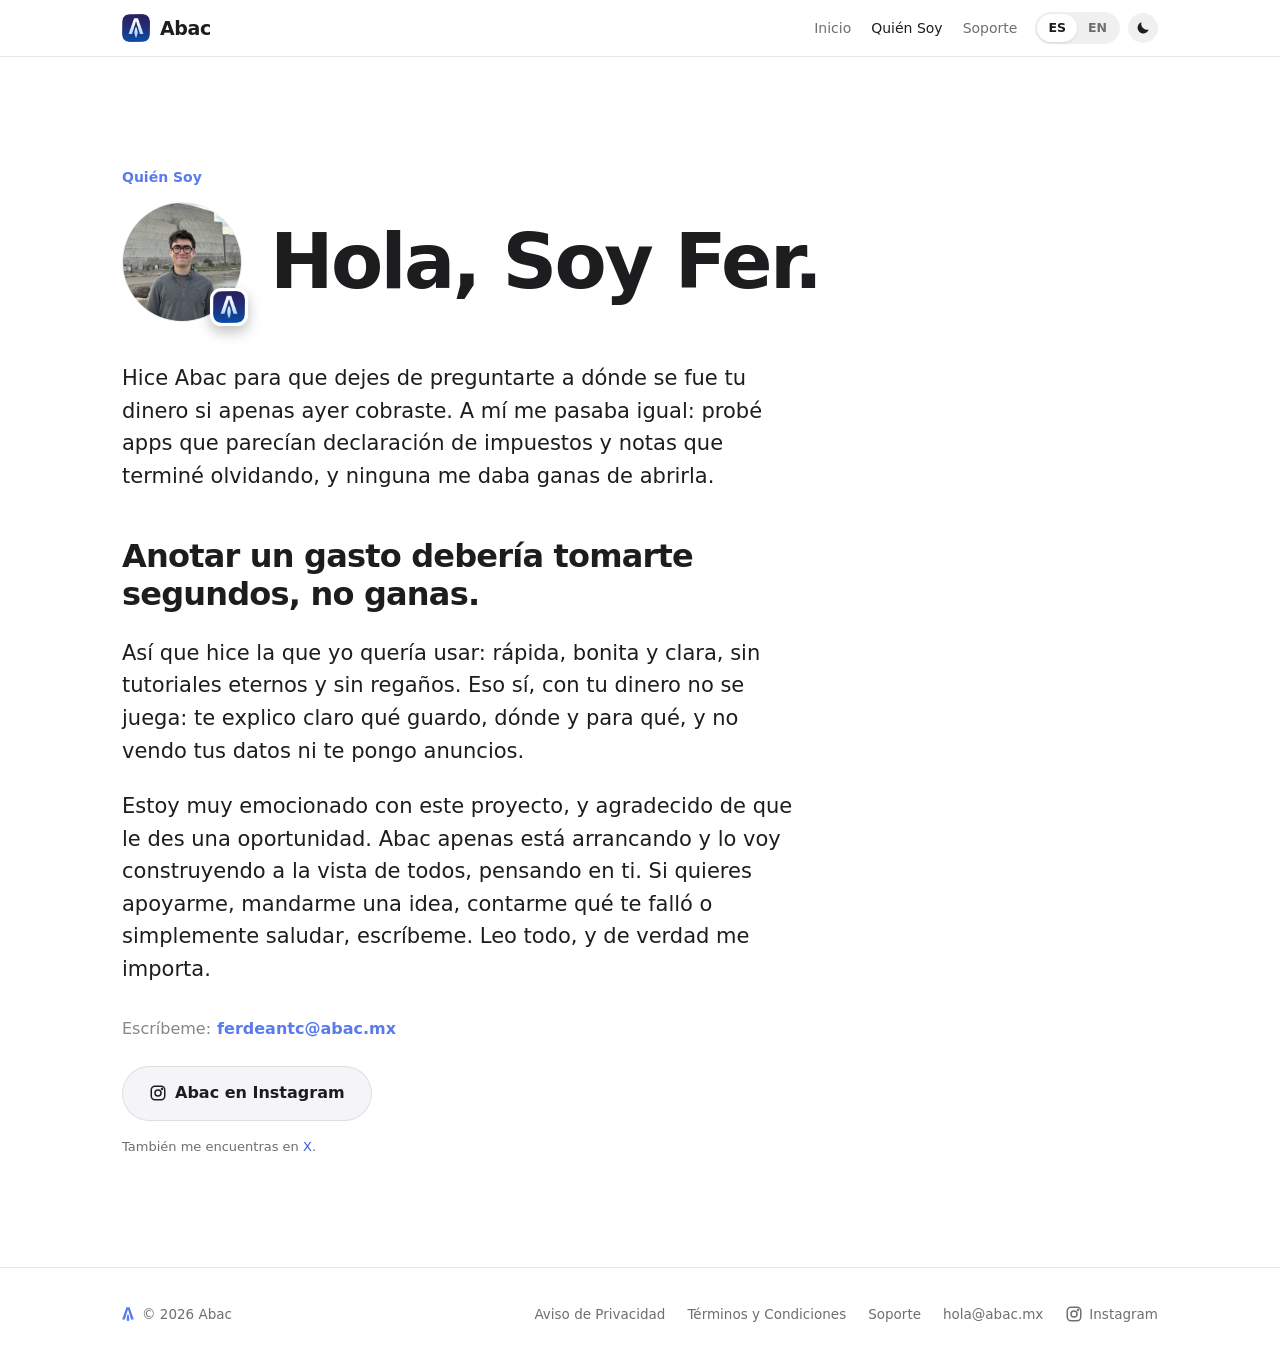
==== about/index.html @ c6b80157 "Publica el sitio de abac.mx" ====
<!doctype html>
<html lang="es">
<head>
<meta charset="utf-8">
<meta name="viewport" content="width=device-width,initial-scale=1,viewport-fit=cover">
<script>try{var q=new URLSearchParams(location.search).get("lang"),s=localStorage.getItem("abac-lang"),l=q==="en"||q==="es"?q:s;if(l==="en"||l==="es")document.documentElement.lang=l;var t=localStorage.getItem("abac-theme");if(t==="light"||t==="dark")document.documentElement.setAttribute("data-theme",t)}catch(e){}</script>
<title>Quién Soy — Abac</title>
<meta name="description" content="Soy Fer de Antuñano, creador de Abac. Esta es mi historia y por qué hice una app para que veas a dónde va tu dinero.">
<meta name="theme-color" content="#ffffff" media="(prefers-color-scheme: light)"><meta name="theme-color" content="#000000" media="(prefers-color-scheme: dark)">
<link rel="canonical" href="https://abac.mx/about/">
<link rel="alternate" hreflang="es" href="https://abac.mx/about/">
<link rel="alternate" hreflang="en" href="https://abac.mx/about/?lang=en">
<link rel="alternate" hreflang="x-default" href="https://abac.mx/about/">
<link rel="icon" type="image/png" href="/favicon.png">
<link rel="apple-touch-icon" href="/assets/apple-touch-icon.png">
<meta property="og:type" content="website">
<meta property="og:site_name" content="Abac">
<meta property="og:url" content="https://abac.mx/about/">
<meta property="og:title" content="Quién Soy — Abac">
<meta property="og:description" content="Soy Fer de Antuñano, creador de Abac. Esta es mi historia y por qué hice una app para que veas a dónde va tu dinero.">
<meta property="og:image" content="https://abac.mx/assets/og.png">
<meta property="og:image:width" content="1200"><meta property="og:image:height" content="630">
<meta property="og:locale" content="es_MX"><meta property="og:locale:alternate" content="en_US">
<meta name="twitter:card" content="summary_large_image">
<meta name="twitter:title" content="Quién Soy — Abac">
<meta name="twitter:description" content="Soy Fer de Antuñano, creador de Abac. Esta es mi historia y por qué hice una app para que veas a dónde va tu dinero.">
<meta name="twitter:image" content="https://abac.mx/assets/og.png">
<link rel="stylesheet" href="/assets/site.css">
<script>window.ABAC_META={"es": {"t": "Quién Soy — Abac", "d": "Soy Fer de Antuñano, creador de Abac. Esta es mi historia y por qué hice una app para que veas a dónde va tu dinero."}, "en": {"t": "About — Abac", "d": "I'm Fer de Antuñano, the maker of Abac. This is my story and why I built an app so you can see where your money goes."}};</script>

</head>
<body>
<svg width="0" height="0" style="position:absolute" aria-hidden="true"><symbol id="abac-a" viewBox="238 150 548 640"><polygon fill="currentColor" points="582.37 155.75 547.21 155.75 513.24 155.75 441.73 155.75 243.03 725.79 368.26 725.79 411.17 587.53 438.89 498.25 510.87 266.37 513.24 266.37 585.01 498.25 612.65 587.53 655.45 725.79 781.07 725.79 582.37 155.75"/><path fill="currentColor" d="M553.19,559.74c-5.25-17.58-11.38-33.63-18.38-48.15-7-14.52-14.59-26.59-22.76-36.22-8.17,9.63-15.76,21.71-22.76,36.22-7,14.52-13.13,30.57-18.38,48.15-5.25,17.58-9.34,35.93-12.25,55.03-2.92,19.11-4.38,38.01-4.38,56.68s1.46,37.35,4.38,56.46c2.92,19.11,7,37.5,12.25,55.15,5.25,17.66,11.38,33.78,18.38,48.36,7,14.59,14.59,26.7,22.76,36.33,8.17-9.63,15.76-21.73,22.76-36.33,7-14.59,13.13-30.71,18.38-48.36,5.25-17.65,9.34-36.03,12.26-55.15,2.92-19.11,4.37-37.93,4.37-56.46s-1.46-37.57-4.37-56.68c-2.92-19.11-7-37.45-12.26-55.03Z"/></symbol></svg>
<header class="nav"><div class="wrap">
<a class="brand" href="/" aria-label="Abac"><img src="/assets/logo-96.png" width="28" height="28" alt="">Abac</a>
<div class="nav-r"><nav class="nav-links" aria-label="Menu"><a class="hm" href="/"><span data-lang="es">Inicio</span><span data-lang="en">Home</span></a><a href="/about/" aria-current="page"><span data-lang="es">Quién Soy</span><span data-lang="en">About</span></a><a href="/support/"><span data-lang="es">Soporte</span><span data-lang="en">Support</span></a></nav>
<div class="ctl"><div class="langs" role="group" aria-label="Idioma / Language"><button type="button" data-set="es" aria-pressed="true">ES</button><button type="button" data-set="en" aria-pressed="false">EN</button></div><button type="button" class="themebtn" id="themebtn" aria-label="Tema / Theme"><svg class="moon" viewBox="0 0 24 24" fill="currentColor"><path d="M20.5 14.2A8.5 8.5 0 0 1 9.8 3.5a8.5 8.5 0 1 0 10.7 10.7z"/></svg><svg class="sun" viewBox="0 0 24 24" fill="none" stroke="currentColor" stroke-width="2.2" stroke-linecap="round"><circle cx="12" cy="12" r="4"/><path d="M12 2v2M12 20v2M2 12h2M20 12h2M4.9 4.9l1.4 1.4M17.7 17.7l1.4 1.4M4.9 19.1l1.4-1.4M17.7 6.3l1.4-1.4"/></svg></button></div></div>
</div></header>
<main class="page"><div class="wrap">
<div class="kicker reveal"><span data-lang="es">Quién Soy</span><span data-lang="en">About</span></div>
<div class="abouthead reveal d1"><span class="avwrap"><img class="avatar" src="/assets/fer.jpg" width="120" height="120" alt="Fer de Antuñano" loading="eager"><img class="avlogo" src="/assets/logo-96.png" width="36" height="36" alt=""></span><h1><span data-lang="es">Hola, Soy Fer.</span><span data-lang="en">Hi, I'm Fer.</span></h1></div>
<div class="prose reveal d2">
<!-- BORRADOR: Fer ajusta. Tono juvenil; revisa que los datos personales sean ciertos. -->
<div data-lang="es"><p>Hice Abac para que dejes de preguntarte a dónde se fue tu dinero si apenas ayer cobraste. A mí me pasaba igual: probé apps que parecían declaración de impuestos y notas que terminé olvidando, y ninguna me daba ganas de abrirla.</p>
<p class="big">Anotar un gasto debería tomarte segundos, no ganas.</p>
<p>Así que hice la que yo quería usar: rápida, bonita y clara, sin tutoriales eternos y sin regaños. Eso sí, con tu dinero no se juega: te explico claro qué guardo, dónde y para qué, y no vendo tus datos ni te pongo anuncios.</p>
<p>Estoy muy emocionado con este proyecto, y agradecido de que le des una oportunidad. Abac apenas está arrancando y lo voy construyendo a la vista de todos, pensando en ti. Si quieres apoyarme, mandarme una idea, contarme qué te falló o simplemente saludar, escríbeme. Leo todo, y de verdad me importa.</p></div><div data-lang="en"><p>I made Abac so you can stop wondering where your money went when you just got paid yesterday. It happened to me too: I tried apps that looked like a tax return and notes I ended up forgetting, and none of them made me want to open them.</p>
<p class="big">Logging an expense should take you seconds, not willpower.</p>
<p>So I built the one I wanted to use: fast, good-looking, and clear, with no endless tutorials and no scolding. But your money is no joke: I tell you plainly what I store, where, and why, and I don't sell your data or put ads in front of you.</p>
<p>I'm really excited about this project, and grateful that you're giving it a chance. Abac is just getting started and I'm building it in the open, with you in mind. If you want to support me, send me an idea, tell me what went wrong, or just say hi, write to me. I read everything, and I truly care.</p></div>
<a class="mailcard" href="mailto:ferdeantc@abac.mx"><small><span data-lang="es">Escríbeme</span><span data-lang="en">Write to Me</span></small><b>ferdeantc@abac.mx</b><span><span data-lang="es">Para apoyarme, mandarme una idea, contarme qué te falló o lo que sea.</span><span data-lang="en">To support me, send an idea, tell me what went wrong, or anything at all.</span></span></a>
<div class="btns" style="margin-top:22px"><a class="btn ghost" href="https://www.instagram.com/abac.app/" rel="noopener" target="_blank" style="gap:8px"><svg viewBox="0 0 24 24" width="18" height="18" fill="none" stroke="currentColor" stroke-width="2" stroke-linecap="round" stroke-linejoin="round" aria-hidden="true"><rect x="3" y="3" width="18" height="18" rx="5"/><circle cx="12" cy="12" r="4"/><circle cx="17.3" cy="6.7" r=".6" fill="currentColor"/></svg><span data-lang="es">Abac en Instagram</span><span data-lang="en">Abac on Instagram</span></a></div>
<p class="fine"><span data-lang="es">También me encuentras en <a href="https://x.com/ferdeantc" rel="noopener" target="_blank">X</a>.</span><span data-lang="en">You can also find me on <a href="https://x.com/ferdeantc" rel="noopener" target="_blank">X</a>.</span></p>
</div></div></main>
<footer><div class="wrap">
<span class="fbrand"><svg class="mk fm" aria-hidden="true"><use href="#abac-a"/></svg>© 2026 Abac</span>
<nav aria-label="Legal"><a href="/privacy/"><span data-lang="es">Aviso de Privacidad</span><span data-lang="en">Privacy Policy</span></a><a href="/terms/"><span data-lang="es">Términos y Condiciones</span><span data-lang="en">Terms of Use</span></a><a href="/support/"><span data-lang="es">Soporte</span><span data-lang="en">Support</span></a><a href="mailto:hola@abac.mx">hola@abac.mx</a><a href="https://www.instagram.com/abac.app/" rel="noopener" target="_blank" aria-label="Instagram" style="display:inline-flex;align-items:center;gap:6px"><svg viewBox="0 0 24 24" width="18" height="18" fill="none" stroke="currentColor" stroke-width="2" stroke-linecap="round" stroke-linejoin="round" aria-hidden="true"><rect x="3" y="3" width="18" height="18" rx="5"/><circle cx="12" cy="12" r="4"/><circle cx="17.3" cy="6.7" r=".6" fill="currentColor"/></svg>Instagram</a></nav>
</div></footer>
<script src="/assets/site.js"></script>
</body>
</html>
---- assets/site.css ----
:root{--bg:#fff;--bg2:#f5f5f7;--ink:#1d1d1f;--muted:#6e6e73;--line:rgba(0,0,0,.09);--card:#f5f5f7;--accent:#5A7BEE;--link:#3f5fd6;--btn-bg:#1d1d1f;--btn-fg:#fff;--nav-bg:rgba(255,255,255,.72);--seg:rgba(0,0,0,.06);--seg-on:#fff;--tag-bg:rgba(90,123,238,.14);--tag-fg:#3f5fd6;--glow:rgba(110,125,255,.30);--legal-ink:#3a3a3d;--shadow:0 30px 70px rgba(40,50,120,.22);
--a-bg:#f2f2f7;--a-card:#fff;--a-ink:#000;--a-sec:rgba(60,60,67,.62);--a-line:rgba(0,0,0,.07);--a-key:#fff;--a-seg:rgba(120,120,128,.12);--a-blob:.2;--a-ter:rgba(60,60,67,.3);--w1:#fff;--w2:#f2f2f7;--wall1:#c9d3ff;--wall2:#e2cffb;--bezel:#1d1d1f;color-scheme:light}
@media (prefers-color-scheme:dark){:root:not([data-theme="light"]){--bg:#000;--bg2:#0b0b0f;--ink:#f5f5f7;--muted:#86868b;--line:rgba(255,255,255,.1);--card:rgba(255,255,255,.055);--accent:#7391ff;--link:#7a9bff;--btn-bg:#f5f5f7;--btn-fg:#000;--nav-bg:rgba(0,0,0,.6);--seg:rgba(255,255,255,.1);--seg-on:rgba(255,255,255,.18);--tag-bg:rgba(123,140,255,.2);--tag-fg:#cfd5ff;--glow:rgba(70,90,230,.38);--legal-ink:#d2d2d7;--shadow:0 30px 80px rgba(0,0,0,.6);
--a-bg:#000;--a-card:#1c1c1e;--a-ink:#fff;--a-sec:rgba(235,235,245,.6);--a-line:rgba(255,255,255,.07);--a-key:rgba(255,255,255,.1);--a-seg:rgba(118,118,128,.24);--a-blob:.22;--a-ter:rgba(235,235,245,.3);--w1:#000;--w2:#1c1c1e;--wall1:#1a2358;--wall2:#3a1d63;--bezel:#2a2a2e;color-scheme:dark}}
:root[data-theme="dark"]{--bg:#000;--bg2:#0b0b0f;--ink:#f5f5f7;--muted:#86868b;--line:rgba(255,255,255,.1);--card:rgba(255,255,255,.055);--accent:#7391ff;--link:#7a9bff;--btn-bg:#f5f5f7;--btn-fg:#000;--nav-bg:rgba(0,0,0,.6);--seg:rgba(255,255,255,.1);--seg-on:rgba(255,255,255,.18);--tag-bg:rgba(123,140,255,.2);--tag-fg:#cfd5ff;--glow:rgba(70,90,230,.38);--legal-ink:#d2d2d7;--shadow:0 30px 80px rgba(0,0,0,.6);
--a-bg:#000;--a-card:#1c1c1e;--a-ink:#fff;--a-sec:rgba(235,235,245,.6);--a-line:rgba(255,255,255,.07);--a-key:rgba(255,255,255,.1);--a-seg:rgba(118,118,128,.24);--a-blob:.22;--a-ter:rgba(235,235,245,.3);--w1:#000;--w2:#1c1c1e;--wall1:#1a2358;--wall2:#3a1d63;--bezel:#2a2a2e;color-scheme:dark}
:root{--r:28px;--max:1080px;--ind:#5A7BEE;--vio:#9B5AEF;--mint:#4DCC85;--coral:#FA5C6B;--amber:#FFB23E;--teal:#34C7C7;--rnd:ui-rounded,"SF Pro Rounded",-apple-system,BlinkMacSystemFont,"Helvetica Neue",sans-serif}
*{box-sizing:border-box;margin:0}
html{-webkit-text-size-adjust:100%;scroll-behavior:smooth}
body{background:var(--bg);color:var(--ink);font-family:-apple-system,BlinkMacSystemFont,"SF Pro Display","SF Pro Text","Helvetica Neue",system-ui,sans-serif;line-height:1.5;-webkit-font-smoothing:antialiased;overflow-x:hidden;transition:background .3s,color .3s}
a{color:var(--link);text-decoration:none}a:hover{text-decoration:underline}
img{max-width:100%;display:block}
html[lang="es"] [data-lang="en"],html[lang="en"] [data-lang="es"]{display:none!important}
.wrap{max-width:var(--max);margin:0 auto;padding:0 22px}
.nav{position:sticky;top:0;z-index:50;background:var(--nav-bg);-webkit-backdrop-filter:saturate(180%) blur(20px);backdrop-filter:saturate(180%) blur(20px);border-bottom:1px solid var(--line)}
.nav .wrap{display:flex;align-items:center;justify-content:space-between;height:56px;gap:12px}
.brand{display:flex;align-items:center;gap:10px;color:var(--ink);font-weight:650;font-size:19px;letter-spacing:-.02em}
.brand:hover{text-decoration:none}
.brand img{width:28px;height:28px;border-radius:7px}
.nav-r{display:flex;align-items:center;gap:18px}
.nav-links{display:flex;gap:20px;font-size:14px}
.nav-links a{color:var(--muted)}
.nav-links a:hover,.nav-links a[aria-current]{color:var(--ink);text-decoration:none}
.ctl{display:flex;align-items:center;gap:8px}
.langs{display:flex;background:var(--seg);border-radius:999px;padding:2px}
.langs button{font:inherit;font-size:12.5px;font-weight:600;color:var(--muted);background:none;border:0;border-radius:999px;padding:5px 11px;cursor:pointer}
.langs button[aria-pressed="true"]{background:var(--seg-on);color:var(--ink);box-shadow:0 1px 3px rgba(0,0,0,.12)}
.themebtn{width:30px;height:30px;border-radius:50%;border:0;background:var(--seg);color:var(--ink);cursor:pointer;display:grid;place-items:center}
.themebtn svg{width:16px;height:16px}
.themebtn .sun{display:none}
:root[data-theme="dark"] .themebtn .sun{display:block}:root[data-theme="dark"] .themebtn .moon{display:none}
@media (prefers-color-scheme:dark){:root:not([data-theme="light"]) .themebtn .sun{display:block}:root:not([data-theme="light"]) .themebtn .moon{display:none}}
h1,h2,h3{letter-spacing:-.035em;line-height:1.05;font-weight:700;text-wrap:balance}
.kicker{font-size:14px;font-weight:600;color:var(--accent);margin-bottom:14px}
h2{font-size:clamp(34px,6vw,60px)}
.lead{font-size:clamp(18px,2.4vw,23px);color:var(--muted);max-width:34em;line-height:1.4;margin-top:18px}
.grad{background:linear-gradient(90deg,#5A7BEE,#9B5AEF);-webkit-background-clip:text;background-clip:text;color:transparent}
section{position:relative}
.sec{padding:clamp(72px,12vw,150px) 0}
.center{text-align:center}.center .lead{margin-left:auto;margin-right:auto}
.btns{display:flex;gap:14px;flex-wrap:wrap;align-items:center;margin-top:32px}
.center .btns,.hero .btns{justify-content:center}
.btn{display:inline-flex;align-items:center;gap:8px;font-size:16px;font-weight:600;padding:14px 26px;border-radius:999px;background:var(--btn-bg);color:var(--btn-fg);border:0;cursor:pointer;transition:transform .2s,opacity .2s}
.btn:hover{text-decoration:none;transform:scale(1.03)}
.btn.soon{opacity:.9;cursor:default}.btn.soon:hover{transform:none}
.btn.ghost{background:var(--card);color:var(--ink);border:1px solid var(--line)}
.fine{font-size:13px;color:var(--muted);margin-top:16px}
.hero{padding:clamp(56px,9vw,110px) 0 0;text-align:center;overflow:hidden}
.pill{display:inline-block;font-size:13px;font-weight:600;color:var(--muted);border:1px solid var(--line);background:var(--card);border-radius:999px;padding:6px 14px;margin-bottom:26px}
.hero h1{font-size:clamp(46px,10.5vw,104px)}
.hero .lead{margin-left:auto;margin-right:auto}
.glow{position:absolute;left:50%;top:38%;width:min(900px,120vw);height:520px;transform:translateX(-50%);background:radial-gradient(closest-side,var(--glow),transparent);filter:blur(30px);pointer-events:none}
.hero-phone{position:relative;margin-top:clamp(40px,7vw,80px);display:flex;justify-content:center;-webkit-mask-image:linear-gradient(#000 72%,transparent);mask-image:linear-gradient(#000 72%,transparent);height:clamp(420px,62vw,600px);overflow:hidden}
/* ---- phone + app UI ---- */
.phone{width:min(300px,78vw);height:600px;flex:none;background:var(--bezel);border:1px solid rgba(128,128,140,.35);border-radius:46px;padding:11px;box-shadow:var(--shadow)}
.scr{height:100%;border-radius:36px;background:var(--a-bg);color:var(--a-ink);font-size:11px;position:relative;overflow:hidden;text-align:left;line-height:1.3}
.scr:before{content:"";position:absolute;inset:0;pointer-events:none;background:radial-gradient(150px 150px at 0% 4%,rgba(90,123,238,var(--a-blob)),transparent 70%),radial-gradient(140px 140px at 100% 22%,rgba(155,90,239,calc(var(--a-blob) - .03)),transparent 70%),radial-gradient(130px 130px at 5% 90%,rgba(52,199,199,.12),transparent 70%)}
.scr>*{position:relative}
.island{position:absolute!important;top:9px;left:50%;width:74px;height:21px;background:#000;border-radius:14px;transform:translateX(-50%);z-index:3}
.pad-in{padding:0 14px}
.apptitle{font-size:24px;font-weight:700;letter-spacing:-.02em;margin:38px 14px 8px;display:flex;justify-content:space-between;align-items:center}
.apptitle svg{width:17px;height:17px;color:var(--ind)}
.navt{margin:38px 14px 10px;text-align:center;font-weight:600;font-size:12px;position:relative}
.navt i{position:absolute;left:0;font-style:normal;color:var(--ind);font-weight:400}
.hero-card{margin:4px 14px 0;padding:14px 14px 12px;border-radius:22px;background:linear-gradient(135deg,#5A7BEE,#9B5AEF);color:#fff;box-shadow:0 10px 22px rgba(155,90,239,.35);border:1px solid rgba(255,255,255,.22);position:relative;overflow:hidden}
.hero-card:after{content:"";position:absolute;right:-50px;top:-60px;width:130px;height:130px;border-radius:50%;background:rgba(255,255,255,.16);filter:blur(5px)}
.hc-h{display:flex;justify-content:space-between;align-items:flex-start;position:relative;z-index:1}
.hc-h small{font-size:9.5px;opacity:.85}.hc-h b{display:block;font-family:var(--rnd);font-size:27px;letter-spacing:-.02em;line-height:1.1;margin:1px 0 2px}.hc-h em{font-style:normal;font-size:8.5px;opacity:.72}
.hc-ic{width:26px;height:26px;border-radius:50%;background:rgba(255,255,255,.18);display:grid;place-items:center}.hc-ic svg{width:13px;height:13px}
.pills{display:flex;gap:7px;margin-top:11px;position:relative;z-index:1}
.sp{flex:1;display:flex;align-items:center;gap:6px;padding:6px 7px;border-radius:11px;background:rgba(255,255,255,.15)}
.sp i{width:19px;height:19px;border-radius:50%;background:rgba(255,255,255,.22);display:grid;place-items:center;flex:none}.sp i svg{width:9px;height:9px}
.sp small{display:block;font-size:7.5px;opacity:.8}.sp b{font-size:10px;font-weight:600}
.hc-f{font-size:8.5px;opacity:.78;margin-top:9px;font-weight:500;position:relative;z-index:1}
.card{background:var(--a-card);border:.5px solid var(--a-line)}
.mcard{margin:12px 14px 0;padding:12px;border-radius:18px;background:var(--a-card);border:.5px solid var(--a-line)}
.mc-h{display:flex;justify-content:space-between;align-items:center;margin-bottom:8px;font-weight:600;font-size:11px}
.segc{display:flex;background:var(--a-seg);border-radius:7px;padding:1.5px;font-size:8.5px;font-weight:500}
.segc span{padding:2px 8px;border-radius:6px;color:var(--a-ink)}.segc .on{background:var(--a-card);box-shadow:0 1px 2px rgba(0,0,0,.2)}
.chart svg{display:block;width:100%;height:auto}
.sect{margin:14px 14px 6px;font-weight:600;font-size:11.5px;display:flex;align-items:center;gap:5px}.sect svg{width:12px;height:12px;color:var(--ind)}
.accs{display:flex;gap:9px;margin:0 14px;overflow:hidden}
.acc{flex:none;width:130px;height:84px;border-radius:15px;padding:9px;color:#fff;position:relative;overflow:hidden;display:flex;flex-direction:column;justify-content:space-between;border:1px solid rgba(255,255,255,.22)}
.acc:after{content:"";position:absolute;right:-30px;top:-38px;width:80px;height:80px;border-radius:50%;background:rgba(255,255,255,.16)}
.acc i{width:22px;height:22px;border-radius:50%;background:rgba(255,255,255,.22);display:grid;place-items:center}.acc i svg{width:11px;height:11px}
.acc small{font-size:8.5px;opacity:.9;display:block}.acc b{font-family:var(--rnd);font-size:13px}
.trow{display:flex;align-items:center;gap:8px;padding:5px 14px}
.badge{width:28px;height:28px;border-radius:50%;display:grid;place-items:center;flex:none;border:.8px solid rgba(255,255,255,.25)}.badge svg{width:13px;height:13px;color:#fff}
.trow .t{font-weight:500;font-size:11px}.trow .s{font-size:8.5px;color:var(--a-sec)}
.trow .a{margin-left:auto;font-weight:600;font-size:10.5px;font-variant-numeric:tabular-nums}
.neg{color:var(--coral)}.pos{color:var(--mint)}
/* add sheet */
.kinds{display:flex;gap:6px;margin:6px 14px 0}
.kind{flex:1;text-align:center;padding:7px 0;border-radius:11px;font-weight:600;font-size:10px;background:var(--a-card);border:.8px solid var(--a-line);display:flex;justify-content:center;align-items:center;gap:4px}
.kind svg{width:9px;height:9px}
.kind.on{background:linear-gradient(135deg,#FA5C6B,#fb7a85);color:#fff;border-color:rgba(255,255,255,.25)}
.amount{text-align:center;margin-top:10px}.amount b{display:block;font-family:var(--rnd);font-size:40px;letter-spacing:-.02em;color:var(--coral);line-height:1.1}.amount small{font-size:9px;color:var(--a-sec)}
.picks{display:flex;gap:6px;margin:10px 14px 0}
.pk{flex:1;display:flex;align-items:center;gap:5px;padding:7px 9px;border-radius:999px;background:var(--a-card);border:.5px solid var(--a-line);font-weight:600;font-size:9.5px}
.pk i{width:9px;height:9px;border-radius:50%;background:var(--ind);flex:none}
.keys{display:grid;grid-template-columns:repeat(3,1fr);gap:7px;margin:12px 14px 0}
.keys i{font-style:normal;text-align:center;padding:10px 0;font-size:16px;font-weight:500;border-radius:12px;background:var(--a-key);border:.8px solid var(--a-line);-webkit-backdrop-filter:blur(8px);backdrop-filter:blur(8px)}
.keys i.del{color:var(--a-sec)}
.save{margin:10px 14px 0;text-align:center;padding:11px;border-radius:13px;background:linear-gradient(135deg,#5A7BEE,#9B5AEF);color:#fff;font-weight:600;font-size:11.5px}
/* donut + legend */
.donut{width:128px;height:128px;border-radius:50%;margin:6px auto 10px;position:relative;background:conic-gradient(var(--coral) 0 34%,var(--ind) 0 56%,var(--teal) 0 74%,var(--vio) 0 88%,var(--amber) 0 100%);-webkit-mask:radial-gradient(circle 40px,transparent 99%,#000 100%);mask:radial-gradient(circle 40px,transparent 99%,#000 100%)}
.donutw{position:relative}.donutw .ctr{position:absolute;inset:0;display:flex;flex-direction:column;align-items:center;justify-content:center;pointer-events:none;margin-bottom:4px}.ctr small{font-size:8px;color:var(--a-sec)}.ctr b{font-size:11.5px}
.lg{display:grid;gap:5px}.lg div{display:flex;align-items:center;gap:6px;font-size:9.5px}.lg em{width:7px;height:7px;border-radius:50%;flex:none}.lg .v{margin-left:auto;font-weight:500}.lg u{text-decoration:none;color:var(--a-sec);width:26px;text-align:right;font-size:8.5px}
.flow{display:flex;align-items:flex-end;gap:5px;height:62px;padding-top:2px}
.flow div{flex:1;display:flex;align-items:flex-end;gap:2px;height:100%}.flow i{flex:1;border-radius:3px 3px 0 0;display:block}
/* widgets */
.vis.wvis{align-items:center}
.wall{padding:26px;border-radius:38px;background:radial-gradient(120px 120px at 15% 10%,var(--wall1),transparent 70%),radial-gradient(160px 160px at 90% 90%,var(--wall2),transparent 70%),var(--bg2);border:1px solid var(--line);width:min(360px,100%)}
.wgrid{display:grid;grid-template-columns:1fr 1fr;gap:14px}
.wd{border-radius:24px;background:linear-gradient(180deg,var(--w1),var(--w2));color:var(--a-ink);padding:14px;aspect-ratio:1;display:flex;flex-direction:column;box-shadow:0 8px 24px rgba(0,0,0,.12);border:.5px solid var(--a-line)}
.wd.med{grid-column:1/-1;aspect-ratio:auto;padding:14px 16px;margin-top:0}
.wl{font-size:10.5px;font-weight:700;color:var(--a-sec);display:flex;align-items:center;gap:5px}.wl svg{width:11px;height:11px}
.wd .big{font-family:var(--rnd);font-weight:700;font-size:26px;letter-spacing:-.02em;line-height:1.1;margin:auto 0 3px}
.wd .sm{font-size:9.5px;color:var(--a-sec);font-weight:500;margin-bottom:auto}
.wd .hd{font-weight:700;font-size:13px;margin:6px 0 2px}
.wbars{display:flex;align-items:flex-end;gap:4px;flex:1;margin-top:8px}.wbars i{flex:1;border-radius:3px;background:linear-gradient(0deg,#5A7BEE,#9B5AEF);display:block}
.wd .trow{padding:4px 0}.wd .trow .a{font-size:11px}
/* grid cards */
.grid{display:grid;grid-template-columns:repeat(3,1fr);gap:16px;margin-top:clamp(36px,6vw,64px)}
.fcard{background:var(--card);border:1px solid var(--line);border-radius:var(--r);padding:28px;text-align:left}
.fcard h3{font-size:21px;letter-spacing:-.02em;margin-bottom:8px}
.fcard p{color:var(--muted);font-size:16px}
.show{display:grid;grid-template-columns:1fr 1fr;gap:clamp(32px,6vw,90px);align-items:center}
.show.rev .txt{order:2}
.show .vis{display:flex;justify-content:center;align-items:flex-start}
.show .phone{height:520px;-webkit-mask-image:linear-gradient(#000 80%,transparent);mask-image:linear-gradient(#000 80%,transparent);border-bottom:0;border-radius:46px 46px 0 0}
.tag{display:inline-block;font-size:12px;font-weight:700;color:var(--tag-fg);background:var(--tag-bg);border-radius:999px;padding:3px 9px;margin-left:8px;vertical-align:middle;letter-spacing:0}
.plans{display:grid;grid-template-columns:1fr 1fr;gap:16px;margin:clamp(36px,6vw,64px) auto 0;max-width:860px;text-align:left}
.plan{padding:34px;background:var(--card);border:1px solid var(--line);border-radius:var(--r)}
.plan h3{font-size:24px}
.price{font-size:clamp(40px,6vw,54px);font-weight:700;letter-spacing:-.04em;margin:14px 0 2px;line-height:1}
.price small{font-size:17px;font-weight:500;color:var(--muted);letter-spacing:0}
.sub{color:var(--muted);font-size:15px;min-height:24px}
.plan ul{list-style:none;padding:0;margin:24px 0 0;display:grid;gap:12px;font-size:16px}
.plan li{display:flex;gap:10px}
.plan li:before{content:"";flex:none;width:18px;height:18px;margin-top:3px;border-radius:50%;background:var(--tag-bg) url("data:image/svg+xml,%3Csvg xmlns='http://www.w3.org/2000/svg' viewBox='0 0 18 18'%3E%3Cpath d='M5 9.4l2.5 2.5L13 6.4' fill='none' stroke='%235A7BEE' stroke-width='1.9' stroke-linecap='round' stroke-linejoin='round'/%3E%3C/svg%3E") center/18px}
.plan.pro{background:linear-gradient(160deg,rgba(90,123,238,.2),rgba(155,90,239,.1));border-color:rgba(110,125,255,.5)}
.fineplans{max-width:760px;margin:26px auto 0;font-size:12.5px;color:var(--muted);line-height:1.5}
.page{padding:clamp(56px,9vw,110px) 0 clamp(60px,9vw,110px)}
.page h1{font-size:clamp(40px,8vw,76px)}
.prose{max-width:680px;margin-top:40px;font-size:clamp(18px,2.2vw,21px);line-height:1.55}
.prose p+p{margin-top:1.1em}
.prose .big{font-size:clamp(24px,3.4vw,32px);letter-spacing:-.025em;line-height:1.2;font-weight:650;margin:1.4em 0 .6em}
.contact{display:grid;grid-template-columns:1fr 1fr;gap:16px;margin-top:40px}
.contact .fcard a{font-size:20px;font-weight:600;word-break:break-all}
details{border-bottom:1px solid var(--line);padding:22px 0}
details:first-of-type{border-top:1px solid var(--line)}
summary{cursor:pointer;list-style:none;font-size:20px;font-weight:600;letter-spacing:-.015em;display:flex;justify-content:space-between;gap:16px}
summary::-webkit-details-marker{display:none}
summary:after{content:"+";color:var(--muted);font-weight:400;font-size:26px;line-height:1;transition:transform .25s}
details[open] summary:after{transform:rotate(45deg)}
details p{color:var(--muted);margin-top:12px;font-size:17px;max-width:42em}
.faq{max-width:760px;margin-top:20px}
.h2s{font-size:clamp(28px,4vw,38px);margin-top:70px}
.legal{max-width:760px;margin:40px auto 0}
.legal h1{font-size:clamp(34px,6vw,52px);margin:0 0 6px}
.legal .updated{color:var(--muted);font-size:14px;margin:0 0 24px}
.legal h2{font-size:21px;letter-spacing:-.015em;margin:34px 0 8px}
.legal p,.legal li{font-size:16px;color:var(--legal-ink);line-height:1.65}
.legal ul{padding-left:22px}.legal li{margin:4px 0}
.legal strong{color:var(--ink)}
.legal .lead{background:var(--card);border:1px solid var(--line);border-radius:20px;padding:18px 20px;margin:20px 0;color:var(--legal-ink);font-size:16px;max-width:none}
.legal .muted{color:var(--muted)}
.legal code{background:var(--seg);padding:1px 6px;border-radius:6px;font-size:14px}
footer{border-top:1px solid var(--line);padding:36px 0 48px;color:var(--muted);font-size:13.5px}
footer .wrap{display:flex;flex-wrap:wrap;gap:14px 28px;justify-content:space-between}
footer nav{display:flex;flex-wrap:wrap;gap:8px 22px}
footer a{color:var(--muted)}footer a:hover{color:var(--ink);text-decoration:none}
html.js .reveal{opacity:0;transform:translateY(28px);transition:opacity .9s cubic-bezier(.2,.7,.2,1),transform .9s cubic-bezier(.2,.7,.2,1)}
html.js .reveal.in{opacity:1;transform:none}
html.js .reveal.d1{transition-delay:.08s}html.js .reveal.d2{transition-delay:.16s}
@media (prefers-reduced-motion:reduce){html{scroll-behavior:auto}html.js .reveal{opacity:1;transform:none;transition:none}.btn{transition:none}}
@media (max-width:820px){.show,.plans,.contact{grid-template-columns:1fr}.show.rev .txt{order:0}.grid{grid-template-columns:1fr 1fr}}
@media (max-width:560px){.grid{grid-template-columns:1fr}.nav-links .hm{display:none}.nav-r{gap:10px}.nav-links{gap:12px}.nav-links{font-size:13px}.fcard,.plan{padding:24px}.ctl{gap:6px}.langs button{padding:5px 9px}}

.sec{padding:clamp(20px,3vw,32px) 0}
.sec.big{padding:clamp(48px,7vw,88px) 0}
h2{font-size:clamp(32px,5vw,52px)}
.hero{padding:clamp(36px,5.5vw,64px) 0 0}
.pill{margin-bottom:18px}
.hero .lead{margin-top:14px}
.hero .btns{margin-top:22px}
.hero-phones{position:relative;margin-top:clamp(28px,4vw,48px);display:flex;justify-content:center;gap:clamp(16px,3vw,40px);height:clamp(380px,50vw,520px);overflow:hidden;-webkit-mask-image:linear-gradient(#000 78%,transparent);mask-image:linear-gradient(#000 78%,transparent)}
.hero-phones .phone:nth-child(2){margin-top:70px}
.hero-phones .phone{height:640px}
@media (max-width:700px){.hero-phones .phone:nth-child(2){display:none}.hero-phones{height:430px}}
.panel{background:var(--card);border:1px solid var(--line);border-radius:36px;padding:clamp(32px,5vw,64px) clamp(22px,5vw,64px) 0;overflow:hidden;align-items:center;gap:clamp(24px,4vw,56px)}
.panel .txt{padding-bottom:clamp(28px,5vw,64px)}
.panel.padb{padding-bottom:clamp(32px,5vw,64px)}.panel.padb .txt{padding-bottom:0}
.panel.show .vis{align-self:end;align-items:flex-end}
.panel.padb .vis{align-self:center}
.panel .phone{height:500px;-webkit-mask-image:none;mask-image:none;border-radius:46px 46px 0 0;border-bottom:0;box-shadow:0 -10px 50px rgba(60,70,160,.18)}
.panel .wall{background-color:transparent}
.panel.show.rev .vis{order:0}
.track{height:6px;border-radius:99px;background:var(--a-seg);margin-top:9px;overflow:hidden}.track i{display:block;height:100%;border-radius:99px}
.grid{margin-top:28px;gap:14px}
.fcard{padding:24px 26px}
.fcard h3{font-size:19px}.fcard p{font-size:15.5px}
.moreh{margin-bottom:0}
.plans{margin-top:28px}
.store{display:inline-flex;align-items:center;justify-content:center;border-radius:12px}
.store:hover{text-decoration:none;transform:scale(1.03)}
.store img.sb{height:52px;width:auto;display:block}
.store .sfb{display:none}
.store.noimg .sb{display:none!important}
.store.noimg .sfb{display:inline-flex}
.store .sfb{font-size:16px;font-weight:600;padding:14px 26px;border-radius:999px;background:var(--btn-bg);color:var(--btn-fg)}
.abouthead{display:flex;align-items:center;gap:clamp(16px,3vw,28px)}.avatar{width:clamp(84px,14vw,120px);height:auto;aspect-ratio:1;border-radius:50%;object-fit:cover;border:1px solid var(--line);flex:none}
@media (max-width:820px){.panel .phone{height:440px}.panel .vis{justify-content:center}}

.mk{width:1em;height:1.15em;display:inline-block;flex:none}
.mk.fm{width:12px;height:14px;color:var(--accent)}
.fbrand{display:inline-flex;align-items:center;gap:8px}
.heroicon{display:block;width:84px;height:84px;border-radius:22px;margin:0 auto 18px;box-shadow:0 14px 34px rgba(60,70,200,.35)}
.panel{position:relative}
.panel>*{position:relative;z-index:1}
.avwrap{position:relative;flex:none;line-height:0}
.avlogo{position:absolute;right:-6px;bottom:-4px;width:38px;height:38px;border-radius:11px;border:3px solid var(--bg);box-shadow:0 6px 14px rgba(0,0,0,.25)}
.page .heroicon{margin-left:0}

/* ===== slower, richer motion (inspired by the app's onboarding springs) ===== */
@property --sw{syntax:'<percentage>';inherits:false;initial-value:0%}
html.js .reveal{opacity:0;transform:translateY(46px);transition:opacity 0.98s cubic-bezier(.16,.84,.24,1),transform 1.04s cubic-bezier(.16,.84,.24,1)}
html.js .reveal.d1{transition-delay:0.13s}html.js .reveal.d2{transition-delay:0.26s}html.js .reveal.d3{transition-delay:0.39s}
html.js .prv{opacity:0;transform:translateY(56px) scale(.97);transition:opacity 0.98s cubic-bezier(.16,.84,.24,1),transform 1.1s cubic-bezier(.16,.84,.24,1)}
html.js .prv.in{opacity:1;transform:none}
html.js .txt.reveal{opacity:1;transform:none;transition:none}
html.js .txt.reveal>*{opacity:0;transform:translateY(26px);transition:opacity 0.78s cubic-bezier(.16,.84,.24,1),transform 0.85s cubic-bezier(.16,.84,.24,1)}
html.js .txt.reveal.in>*{opacity:1;transform:none}
html.js .txt.reveal>*:nth-child(1){transition-delay:0.16s}html.js .txt.reveal>*:nth-child(2){transition-delay:0.33s}html.js .txt.reveal>*:nth-child(3){transition-delay:0.52s}
/* app elements rise in sequence */
html.js .reveal .rise{opacity:0;transform:translateY(22px);transition:opacity 0.72s ease,transform 0.85s cubic-bezier(.16,.84,.24,1);transition-delay:calc(0.45s + var(--i,0)*0.13s)}
html.js .reveal.in .rise{opacity:1;transform:none}
html.js .reveal .wd.rise,html.js .reveal .save.rise{transform:translateY(18px) scale(.9)}
html.js .reveal.in .wd.rise,html.js .reveal.in .save.rise{transform:none}
/* keys cascade */
html.js .reveal .keys i{opacity:0;transform:translateY(14px) scale(.92);transition:opacity 0.52s ease,transform 0.65s cubic-bezier(.16,.84,.24,1);transition-delay:calc(0.85s + var(--k,0)*0.05s)}
html.js .reveal.in .keys i{opacity:1;transform:none}
.keys i.press{background:var(--ind)!important;color:#fff;transform:scale(.94)!important;transition:all 0.12s!important}
/* chart line draws, area fades */
.chart .draw{stroke-dasharray:1;stroke-dashoffset:0}
html.js .reveal .chart .draw{stroke-dashoffset:1;transition:stroke-dashoffset 1.43s cubic-bezier(.45,0,.2,1) 0.98s}
html.js .reveal.in .chart .draw{stroke-dashoffset:0}
html.js .reveal .chart .areafade{opacity:0;transition:opacity 1.04s ease 1.56s}
html.js .reveal.in .chart .areafade{opacity:1}
/* bars grow */
html.js .reveal .bars i,html.js .reveal .wbars i,html.js .reveal .flow i{transform-origin:bottom;transform:scaleY(0);transition:transform 0.85s cubic-bezier(.16,.84,.24,1)}
html.js .reveal .bars i:nth-child(1),html.js .reveal .wbars i:nth-child(1),html.js .reveal .flow div:nth-child(1) i{transition-delay:0.91s}
html.js .reveal .bars i:nth-child(2),html.js .reveal .wbars i:nth-child(2),html.js .reveal .flow div:nth-child(2) i{transition-delay:1.01s}
html.js .reveal .bars i:nth-child(3),html.js .reveal .wbars i:nth-child(3),html.js .reveal .flow div:nth-child(3) i{transition-delay:1.1s}
html.js .reveal .bars i:nth-child(4),html.js .reveal .wbars i:nth-child(4),html.js .reveal .flow div:nth-child(4) i{transition-delay:1.2s}
html.js .reveal .bars i:nth-child(5),html.js .reveal .wbars i:nth-child(5),html.js .reveal .flow div:nth-child(5) i{transition-delay:1.3s}
html.js .reveal .bars i:nth-child(6),html.js .reveal .wbars i:nth-child(6),html.js .reveal .flow div:nth-child(6) i{transition-delay:1.4s}
html.js .reveal .bars i:nth-child(7),html.js .reveal .wbars i:nth-child(7){transition-delay:1.49s}
html.js .reveal.in .bars i,html.js .reveal.in .wbars i,html.js .reveal.in .flow i{transform:none}
/* budget bars fill */
.track i{width:var(--w,100%)}
html.js .reveal .track i{width:0;transition:width 1.17s cubic-bezier(.45,0,.2,1) 1.04s}
html.js .reveal.in .track i{width:var(--w)}
/* donut sweeps */
html.js .reveal .donut{--sw:0%;-webkit-mask:radial-gradient(circle 40px,transparent 99%,#000 100%),conic-gradient(#000 var(--sw),transparent 0);-webkit-mask-composite:source-in;mask:radial-gradient(circle 40px,transparent 99%,#000 100%),conic-gradient(#000 var(--sw),transparent 0);mask-composite:intersect;transition:--sw 1.43s cubic-bezier(.45,0,.2,1) 0.91s}
html.js .reveal.in .donut{--sw:100%}
html.js.noprops .reveal .donut{-webkit-mask:radial-gradient(circle 40px,transparent 99%,#000 100%);mask:radial-gradient(circle 40px,transparent 99%,#000 100%)}
html.js .reveal .legrow,html.js .reveal .lg div{opacity:1}
/* phones float gently once settled */
@keyframes floaty{0%,100%{transform:translateY(0)}50%{transform:translateY(-10px)}}
.hero-phones.in .phone:nth-child(1){animation:floaty 5.2s ease-in-out 2.08s infinite}
.hero-phones.in .phone:nth-child(2){animation:floaty 5.85s ease-in-out 2.6s infinite reverse}
.hero-phones .phone:nth-child(2){margin-top:70px}
.wvis.in .wall{animation:floaty 5.85s ease-in-out 1.95s infinite}
/* icon with rings, like the app's welcome screen */
.iconw{position:relative;width:84px;height:84px;margin:34px auto 30px}
.iconw .ring{position:absolute;left:50%;top:50%;border-radius:50%;border:1.5px solid rgba(155,90,239,.16);transform:translate(-50%,-50%) scale(.6);opacity:0}
.iconw .r1{width:124px;height:124px}.iconw .r2{width:164px;height:164px}
.iconw .heroicon{position:relative;margin:0;z-index:1}
html.js .iconw.reveal .heroicon{transform:scale(.72);opacity:0;transition:transform 0.91s cubic-bezier(.16,1.2,.3,1) 0.07s,opacity 0.78s ease 0.07s}
html.js .iconw.reveal.in .heroicon{transform:none;opacity:1}
html.js .iconw.reveal{transform:none;opacity:1;transition:none}
html.js .iconw.reveal .ring{transition:transform 1.3s cubic-bezier(.16,.9,.3,1),opacity 1.04s ease}
html.js .iconw.reveal.in .r1{transform:translate(-50%,-50%) scale(1);opacity:1;transition-delay:0.33s}
html.js .iconw.reveal.in .r2{transform:translate(-50%,-50%) scale(1);opacity:1;transition-delay:0.49s}
.iconw.sm{margin:0 auto 18px}
html:not(.js) .iconw .ring{opacity:1;transform:translate(-50%,-50%)}
/* social */
.socials{display:flex;flex-wrap:wrap;gap:12px;justify-content:center;margin-top:26px}
.soc{display:inline-flex;align-items:center;gap:12px;padding:12px 22px 12px 14px;border-radius:999px;background:var(--card);border:1px solid var(--line);color:var(--ink);font-weight:600;transition:transform 0.2s}
.soc:hover{text-decoration:none;transform:translateY(-2px)}
.soc i{width:34px;height:34px;border-radius:50%;display:grid;place-items:center;background:linear-gradient(135deg,#5A7BEE,#9B5AEF);color:#fff}
.soc i svg{width:18px;height:18px}
.soc small{display:block;font-weight:500;color:var(--muted);font-size:12px;line-height:1.2}
.socblock{padding-top:0}
/* about: email card */
.mailcard{display:block;margin:26px 0 4px;max-width:680px;color:inherit}
.mailcard:hover{text-decoration:none}
.mailcard small{display:inline;font-size:16px;color:var(--mut,#86868b)}
.mailcard small::after{content:":"}
.mailcard b{display:inline;font-size:16px;font-weight:600;color:#5A7BEE;margin-left:6px}
.mailcard>span{display:none}
@media (prefers-reduced-motion:reduce){
 html.js .reveal,html.js .prv,html.js .reveal .rise,html.js .txt.reveal>*,html.js .reveal .keys i,html.js .reveal .bars i,html.js .reveal .wbars i,html.js .reveal .flow i,html.js .iconw.reveal .heroicon,html.js .iconw.reveal .ring{opacity:1!important;transform:none!important;transition:none!important}
 html.js .reveal .track i{width:var(--w)!important;transition:none!important}
 html.js .reveal .chart .draw{stroke-dashoffset:0!important;transition:none!important}html.js .reveal .chart .areafade{opacity:1!important;transition:none!important}
 html.js .reveal .donut{--sw:100%!important;transition:none!important}
 .hero-phones.in .phone,.wvis.in .wall{animation:none!important}
 .iconw .ring{opacity:1!important;transform:translate(-50%,-50%)!important}
}
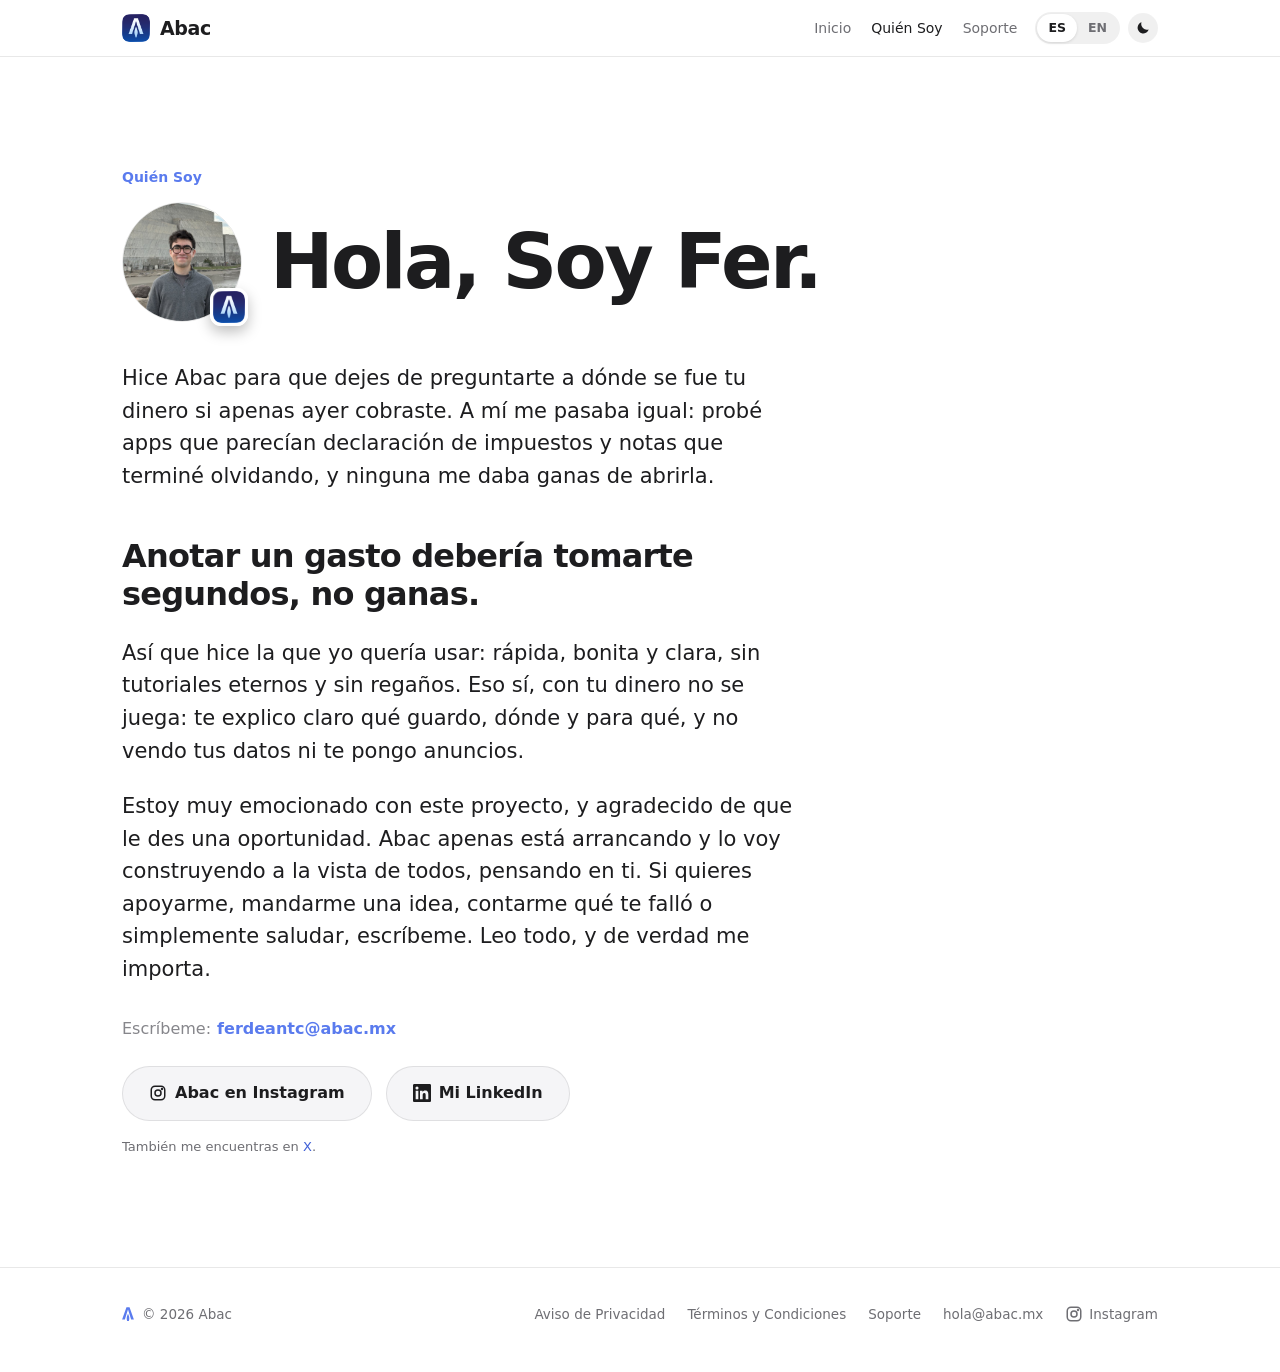
==== commit 6cfe3a97: "Publica el sitio de abac.mx" ====
--- a/about/index.html
+++ b/about/index.html
@@ -49,7 +49,7 @@
 <p>So I built the one I wanted to use: fast, good-looking, and clear, with no endless tutorials and no scolding. But your money is no joke: I tell you plainly what I store, where, and why, and I don't sell your data or put ads in front of you.</p>
 <p>I'm really excited about this project, and grateful that you're giving it a chance. Abac is just getting started and I'm building it in the open, with you in mind. If you want to support me, send me an idea, tell me what went wrong, or just say hi, write to me. I read everything, and I truly care.</p></div>
 <a class="mailcard" href="mailto:ferdeantc@abac.mx"><small><span data-lang="es">Escríbeme</span><span data-lang="en">Write to Me</span></small><b>ferdeantc@abac.mx</b><span><span data-lang="es">Para apoyarme, mandarme una idea, contarme qué te falló o lo que sea.</span><span data-lang="en">To support me, send an idea, tell me what went wrong, or anything at all.</span></span></a>
-<div class="btns" style="margin-top:22px"><a class="btn ghost" href="https://www.instagram.com/abac.app/" rel="noopener" target="_blank" style="gap:8px"><svg viewBox="0 0 24 24" width="18" height="18" fill="none" stroke="currentColor" stroke-width="2" stroke-linecap="round" stroke-linejoin="round" aria-hidden="true"><rect x="3" y="3" width="18" height="18" rx="5"/><circle cx="12" cy="12" r="4"/><circle cx="17.3" cy="6.7" r=".6" fill="currentColor"/></svg><span data-lang="es">Abac en Instagram</span><span data-lang="en">Abac on Instagram</span></a></div>
+<div class="btns" style="margin-top:22px"><a class="btn ghost" href="https://www.instagram.com/abac.app/" rel="noopener" target="_blank" style="gap:8px"><svg viewBox="0 0 24 24" width="18" height="18" fill="none" stroke="currentColor" stroke-width="2" stroke-linecap="round" stroke-linejoin="round" aria-hidden="true"><rect x="3" y="3" width="18" height="18" rx="5"/><circle cx="12" cy="12" r="4"/><circle cx="17.3" cy="6.7" r=".6" fill="currentColor"/></svg><span data-lang="es">Abac en Instagram</span><span data-lang="en">Abac on Instagram</span></a><a class="btn ghost" href="https://www.linkedin.com/in/ferdeantc/" rel="noopener" target="_blank" style="gap:8px"><svg viewBox="0 0 24 24" width="18" height="18" fill="currentColor" aria-hidden="true"><path d="M20.45 20.45h-3.56v-5.57c0-1.33-.02-3.04-1.85-3.04-1.86 0-2.14 1.45-2.14 2.94v5.67H9.34V9h3.41v1.56h.05c.48-.9 1.64-1.85 3.37-1.85 3.6 0 4.27 2.37 4.27 5.46v6.28zM5.34 7.43a2.06 2.06 0 1 1 0-4.13 2.06 2.06 0 0 1 0 4.13zM7.12 20.45H3.56V9h3.56v11.45zM22.22 0H1.77C.79 0 0 .77 0 1.73v20.54C0 23.23.79 24 1.77 24h20.45c.98 0 1.78-.77 1.78-1.73V1.73C24 .77 23.2 0 22.22 0z"/></svg><span data-lang="es">Mi LinkedIn</span><span data-lang="en">My LinkedIn</span></a></div>
 <p class="fine"><span data-lang="es">También me encuentras en <a href="https://x.com/ferdeantc" rel="noopener" target="_blank">X</a>.</span><span data-lang="en">You can also find me on <a href="https://x.com/ferdeantc" rel="noopener" target="_blank">X</a>.</span></p>
 </div></div></main>
 <footer><div class="wrap">
